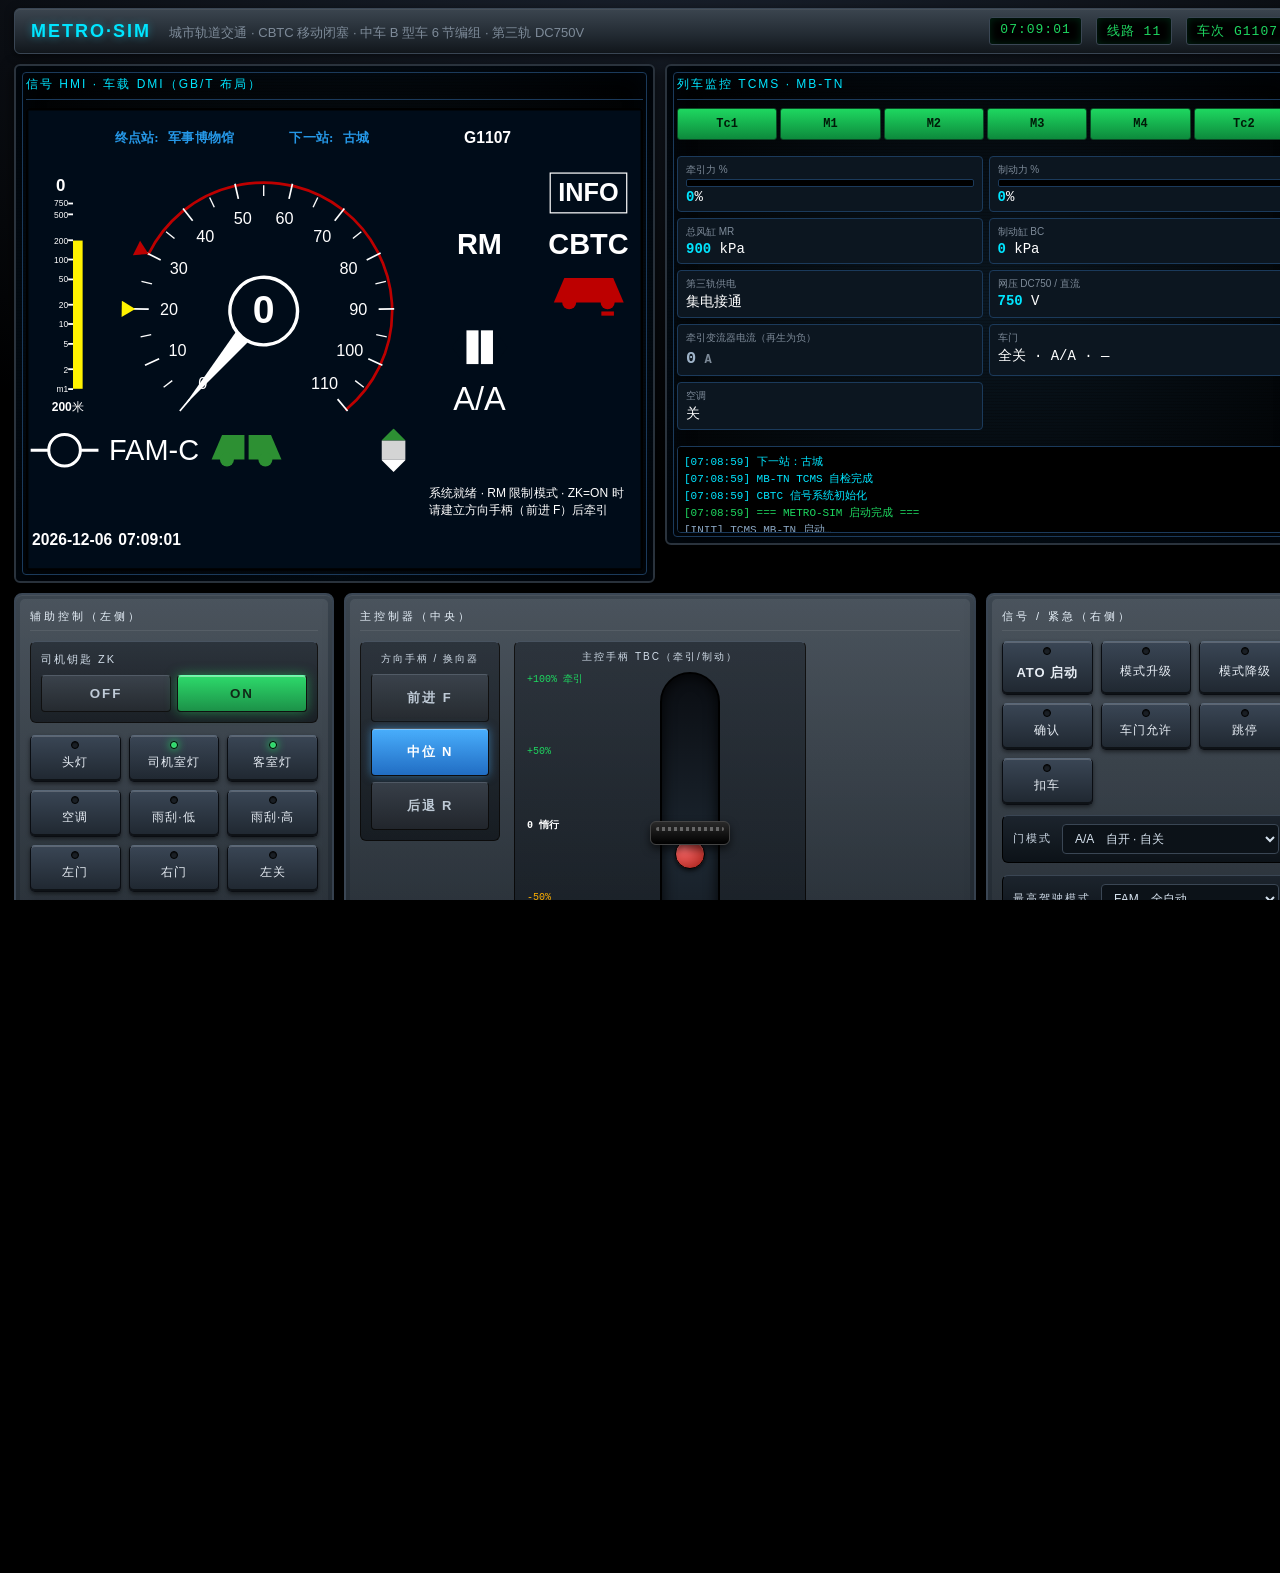
==== index.html @ 6b0a67ae "Add metro simulator frontend and systems Initial project import: add UI, styles and JavaScript modul" ====
<!DOCTYPE html>
<html lang="zh-CN">
<head>
<meta charset="UTF-8">
<meta name="viewport" content="width=1280">
<title>中国地铁列车驾驶模拟器 · 交控科技 CBTC + 中国中车 B 型车</title>
<link rel="stylesheet" href="style.css">
</head>
<body>

<!-- 顶部状态栏 -->
<header class="top-bar">
  <div class="brand">
    <span class="logo">METRO·SIM</span>
    <span class="line">城市轨道交通 · CBTC 移动闭塞 · 中车 B 型车 6 节编组 · 第三轨 DC750V</span>
  </div>
  <div class="clock">
    <span id="systemTime">00:00:00</span>
    <span id="lineId">线路 11</span>
    <span id="trainId">车次 G1107</span>
  </div>
</header>

<!-- ============== 屏幕部分 ============== -->
<section class="screens" id="cabScreens">

  <!-- 左：国标 DMI — HTML 与 project/vobc-hmi 同源，副本置于 vobc-dmi/index.html -->
  <div class="screen mmi" id="mmi">
    <div class="screen-title">信号 HMI · 车载 DMI（GB/T 布局）</div>
    <div class="mmi-dmi-slot">
      <iframe class="mmi-vobc" id="mmi-vobc" title="车载信号人机界面" src="vobc-dmi/index.html?embed=1"></iframe>
    </div>
  </div>

  <!-- 右：TCMS 列车监控（中车 MB-TN 系列风格） -->
  <div class="screen tcms" id="tcms">
    <div class="screen-title">列车监控 TCMS · MB-TN</div>
    <div class="tcms-pane">
      <div class="train-cars">
      <!-- 6 节编组 Tc-M-M-M-M-Tc -->
      <div class="car" data-car="1">Tc1</div>
      <div class="car" data-car="2">M1</div>
      <div class="car" data-car="3">M2</div>
      <div class="car" data-car="4">M3</div>
      <div class="car" data-car="5">M4</div>
      <div class="car" data-car="6">Tc2</div>
    </div>
    <div class="tcms-grid">
      <div class="tcms-cell">
        <div class="lab">牵引力 %</div>
        <div class="bar"><span id="trBar"></span></div>
        <div class="num"><b id="trPct">0</b>%</div>
      </div>
      <div class="tcms-cell">
        <div class="lab">制动力 %</div>
        <div class="bar"><span id="bkBar" class="bk"></span></div>
        <div class="num"><b id="bkPct">0</b>%</div>
      </div>
      <div class="tcms-cell">
        <div class="lab">总风缸 MR</div>
        <div class="num"><b id="mrPress">900</b> kPa</div>
      </div>
      <div class="tcms-cell">
        <div class="lab">制动缸 BC</div>
        <div class="num"><b id="bcPress">0</b> kPa</div>
      </div>
      <div class="tcms-cell">
        <div class="lab">第三轨供电</div>
        <div class="num" id="thirdRailState">集电接通</div>
      </div>
      <div class="tcms-cell">
        <div class="lab">网压 DC750 / 直流</div>
        <div class="num"><b id="lineV">750</b> V</div>
      </div>
      <div class="tcms-cell tcms-motor-i">
        <div class="lab">牵引变流器电流（再生为负）</div>
        <div class="num motor-i-wrap neutral" id="motorCurrentWrap"><b id="motorCurrentA">0</b><span class="motor-i-unit"> A</span></div>
      </div>
      <div class="tcms-cell">
        <div class="lab">车门</div>
        <div class="num" id="doorState">右关</div>
      </div>
      <div class="tcms-cell">
        <div class="lab">空调</div>
        <div class="num" id="acState">关</div>
      </div>
    </div>
    <div class="tcms-log" id="tcmsLog">
      <div>[INIT] TCMS MB-TN 启动…</div>
    </div>
    </div><!-- .tcms-pane -->
  </div>
</section>

<!-- ============== 控制部分 ============== -->
<section class="console">

  <!-- 左控制区：辅助 -->
  <div class="panel left-panel">
    <div class="panel-title">辅助控制（左侧）</div>

    <div class="key-switch">
      <div class="ks-label">司机钥匙 ZK</div>
      <div class="ks-track">
        <button class="ks-btn" data-key="off">OFF</button>
        <button class="ks-btn active" data-key="on">ON</button>
      </div>
    </div>

    <div class="btn-grid">
      <button class="op-btn" id="btnHeadlight"><i class="led"></i><span>头灯</span></button>
      <button class="op-btn" id="btnCabinLight"><i class="led"></i><span>司机室灯</span></button>
      <button class="op-btn" id="btnSalonLight"><i class="led"></i><span>客室灯</span></button>
      <button class="op-btn" id="btnAC"><i class="led"></i><span>空调</span></button>
      <button class="op-btn" id="btnWiperL"><i class="led"></i><span>雨刮·低</span></button>
      <button class="op-btn" id="btnWiperH"><i class="led"></i><span>雨刮·高</span></button>
      <button class="op-btn" id="btnDoorLeft"><i class="led"></i><span>左门</span></button>
      <button class="op-btn" id="btnDoorRight"><i class="led"></i><span>右门</span></button>
      <button class="op-btn" id="btnDoorCloseLeft"><i class="led"></i><span>左关</span></button>
      <button class="op-btn" id="btnDoorCloseRight"><i class="led"></i><span>右关</span></button>
      <button class="op-btn" id="btnHorn"><i class="led"></i><span>鸣笛</span></button>
    </div>

  </div>

  <!-- 中控制区：主控手柄 + 方向手柄 -->
  <div class="panel center-panel">
    <div class="panel-title">主控制器（中央）</div>

    <div class="levers">
      <!-- 方向手柄 -->
      <div class="lever-col">
        <div class="lever-label">方向手柄 / 换向器</div>
        <div class="dir-lever" id="dirLever">
          <button class="dir-pos" data-dir="F">前进 F</button>
          <button class="dir-pos active" data-dir="N">中位 N</button>
          <button class="dir-pos" data-dir="R">后退 R</button>
        </div>
      </div>

      <!-- 主控手柄（牵引-0-常用-快速制动） -->
      <div class="lever-col main-lever-col">
        <div class="lever-label">主控手柄 TBC（牵引/制动）</div>
        <div class="main-lever-wrap">
          <div class="lever-scale">
            <span class="s-tr-max">+100% 牵引</span>
            <span class="s-tr">+50%</span>
            <span class="s-zero">0 惰行</span>
            <span class="s-bk">-50%</span>
            <span class="s-bk-max">-100% 常用制动</span>
            <span class="s-eb">EB 快速制动</span>
          </div>
          <div class="lever-track" id="leverTrack">
            <div class="lever-handle" id="leverHandle">
              <div class="grip"></div>
              <div class="ball"></div>
            </div>
            <div class="zero-line"></div>
            <div class="eb-line"></div>
          </div>
        </div>
        <div class="lever-readout">
          手柄位 <b id="leverPos">0</b>% · <span id="leverState">惰行</span>
        </div>
      </div>

    </div>
  </div>

  <!-- 右控制区：信号系统按钮 + 紧急 -->
  <div class="panel right-panel">
    <div class="panel-title">信号 / 紧急（右侧）</div>

    <div class="btn-grid">
      <button
        type="button"
        class="op-btn big"
        id="btnATO"
        title="AM/FAM：允许启动时小灯亮；ATO 驾驶中灯熄灭。A/A 满足条件可自动投入"
      ><i class="led"></i><span>ATO 启动</span></button>
      <button class="op-btn" id="btnModeUp"><i class="led"></i><span>模式升级</span></button>
      <button class="op-btn" id="btnModeDown"><i class="led"></i><span>模式降级</span></button>
      <button class="op-btn" id="btnConfirm"><i class="led"></i><span>确认</span></button>
      <button class="op-btn" id="btnDoorEnable" title="人工：允许两侧车门。ATP 停准释放仅允许线路规定的站台侧"><i class="led"></i><span>车门允许</span></button>
      <button class="op-btn" id="btnSkip"><i class="led"></i><span>跳停</span></button>
      <button class="op-btn" id="btnHold"><i class="led"></i><span>扣车</span></button>
    </div>

    <div class="door-mode-row">
      <label class="door-mode-label" for="doorModeSelect">门模式</label>
      <select id="doorModeSelect" class="door-mode-select" title="AM/FAM 停站开门/关门自动化">
        <option value="MM">M/M　手开 · 手关</option>
        <option value="AM">A/M　自开 · 手关</option>
        <option value="AA" selected>A/A　自开 · 自关</option>
      </select>
    </div>

    <div class="door-mode-row">
      <label class="door-mode-label" for="maxAuthModeSelect">最高驾驶模式</label>
      <select id="maxAuthModeSelect" class="door-mode-select" title="国标 DMI 5 区：授权/线路允许达到的最高模式（非当前模式）；点式时 FAM 以 AM-I 表示">
        <option value="RM">RM　限制人工</option>
        <option value="CM">CM　ATP 防护人工</option>
        <option value="AM">AM　自动驾驶</option>
        <option value="FAM" selected>FAM　全自动</option>
      </select>
    </div>

    <button class="emergency-btn" id="emergencyBtn">
      <span>紧急</span>
      <span>制动</span>
      <span>EB</span>
    </button>

    <div class="hint">
      Q / E：模式 ↑↓ &nbsp; W / S：手柄 ±（弹窗打开时不响应）<br>
      Enter：ATO &nbsp; Esc：紧急 · 手柄可拖拽 / 触摸屏
    </div>
  </div>
</section>

<!-- ATS 线路示意（置于控制台下方，宽屏铺开） -->
<section class="ats-below-console">
  <div class="screen track" id="track">
    <div class="screen-title">信号监视 · ATS 线路示意</div>
    <div class="track-wrap">
      <svg id="trackSvg" viewBox="0 0 1100 220" preserveAspectRatio="none">
        <line x1="40" y1="120" x2="1060" y2="120" class="rail"/>
        <line x1="40" y1="135" x2="1060" y2="135" class="rail"/>
        <g id="trackElems"></g>
        <g id="trainMarker">
          <rect x="-30" y="105" width="60" height="40" rx="4" class="train-body"/>
          <rect x="-26" y="110" width="10" height="10" class="train-window"/>
          <rect x="-12" y="110" width="10" height="10" class="train-window"/>
          <rect x="2" y="110" width="10" height="10" class="train-window"/>
          <rect x="16" y="110" width="10" height="10" class="train-window"/>
          <text x="0" y="100" text-anchor="middle" class="train-label">G1107</text>
        </g>
      </svg>
    </div>
    <div class="track-info">
      <div class="ti-cell"><span>已运行</span><b id="totalDist">0</b> m</div>
      <div class="ti-cell"><span>位置</span><b id="absPos">0</b> m</div>
      <div class="ti-cell"><span>ATP 等级</span><b id="atpLevel">CBTC L2</b></div>
      <div class="ti-cell"><span>移动授权</span><b id="moveAuth">--</b></div>
    </div>
  </div>
</section>

<!-- 帮助 -->
<footer class="bottom-bar">
  <div>© 模拟器 · 参考 GB/T 7928、T/CAMET 04003、IEEE 1474、IEC 62267 / 不用于实际培训</div>
  <div>
    <button id="btnReset">重置</button>
    <button id="btnHelp">说明</button>
  </div>
</footer>

<!-- 帮助弹窗 -->
<div class="modal" id="helpModal" hidden>
  <div class="modal-box">
    <h2>操作说明</h2>
    <ol>
      <li><b>钥匙 ZK</b>：先把钥匙打到 ON 激活司机室。</li>
      <li><b>方向手柄</b>：上电后默认中位「N」。正向运行选「前进 F」；「后退 R」用于 RM/调试等限速后退（ATO 仅允许 F）。停稳后方可换向。</li>
      <li><b>门关好联锁</b>：任一侧车门开启时牵引被切除，体感上更像实车。</li>
      <li><b>驾驶室钥匙 ZK=OFF</b>：驾驶台与高亮会变暗（表示未占用/休眠）。环境声需点击操作台后以浏览器策略解禁音频。</li>
      <li><b>模式</b>：默认 <b>RM</b>（限制人工，最高 25 km/h）。按「模式升级」依次进入 <b>CM</b>（ATP 防护人工）→ <b>AM</b>（ATO 自动）→ <b>FAM</b>（全自动）。</li>
      <li><b>主控手柄</b>：拖动 / 用 <kbd>W</kbd><kbd>S</kbd>。上为牵引、下为常用制动、最底为快速制动 (EB)。</li>
      <li><b>ATO 与「允许启动」</b>（AM/FAM）：<b>ATO 启动</b>上的小圆灯仅在<strong>允许启动</strong>（可发车）时常亮；<strong>ATO 驾驶过程中灯熄灭</strong>。<b>M/M、A/M</b> 进站后 ATO 退出，乘降结束且灯再次亮起后须再按按钮；<b>A/A</b> 条件满足时可由系统自动投入。</li>
      <li><b>车门允许</b>：<b>ATP</b> 在 AM/FAM 停准后仅给出当前站 <strong>站台侧</strong>门允许（与线路数据一致），只能开该侧；按下 <b>车门允许</b> 为<strong>人工允许两侧</strong>（CM/调试等），可与 ATP 允许并存。</li>
      <li><b>ATO 模式</b>：输出为牵引/常用制动指令，经车体响应与阻力积分得到位置速度。<strong>停准</strong>后 ATP 按门模式给出站台侧门允许/自动开该侧门。</li>
      <li><b>门模式</b>（右侧下拉，仅 AM/FAM 自动停站时生效）：停准后 ATP 仅<strong>站台侧</strong>门允许；<b>M/M</b> 须司机开该侧；<b>A/M</b> 自动开该侧；<b>A/A</b> 自动开/关该侧并联站离站。</li>
      <li><b>最高驾驶模式</b>：决定左侧 DMI <strong>5 区</strong>显示的授权上限（FAM / AM / CM / RM）；与「模式升级」选的<strong>当前驾驶模式</strong>（13 区）不同。CBTC 下 FAM 显示为 FAM-C，点式 ITC 下 FAM 以 AM-I 表示。<strong>模式升级</strong>不得超过此上限（例如上限为 CM 时无法升到 AM/FAM）。</li>
      <li><b>EB</b>：超速、紧急按钮、车门未关均会触发紧急制动；停稳后归零方可缓解。</li>
    </ol>
    <h3>系统级别 / 模式</h3>
    <p>RM 限制人工 ≤25 km/h ｜ CM 防护人工（ATP 监督） ｜ AM 自动驾驶 ｜ FAM 全自动 ｜ URM 非限制人工（仅段内） </p>
    <button id="closeHelp">关闭</button>
  </div>
</div>

<script type="module" src="js/main.js"></script>
</body>
</html>
---- style.css ----
/* ============== 基础 ============== */
:root{
  --bg:#0b1014;
  --panel:#161c22;
  --panel2:#1c242c;
  --line:#2a333d;
  --line2:#3a4654;
  --txt:#d6e2ee;
  --dim:#7d8a98;
  --green:#1ed760;
  --green-d:#0d8a3c;
  --amber:#ffb000;
  --red:#ff3b30;
  --red-d:#9f1c14;
  --blue:#3da9fc;
  --cyan:#00e5ff;
  --white:#f5f8fb;
  --metal:linear-gradient(180deg,#3b454f 0%,#222a32 60%,#11161b 100%);
  --metal2:linear-gradient(180deg,#252d36 0%,#161c22 100%);
  --shine:linear-gradient(180deg,rgba(255,255,255,.08),rgba(255,255,255,0));
}

*{box-sizing:border-box;margin:0;padding:0}
html,body{
  background:#000;
  color:var(--txt);
  font-family: "PingFang SC","Microsoft YaHei",-apple-system,BlinkMacSystemFont,
    "Helvetica Neue",Arial,sans-serif;
  height:100%;
  overflow-x:auto;
  user-select:none;
}
body{
  background:
    radial-gradient(1200px 600px at 50% -10%,#1b2330 0%,#0a0d12 60%,#000 100%),
    var(--bg);
  min-width:1320px;
  padding:8px 14px 14px;
}
body.cab-off .console{
  opacity:0.5;
  filter:brightness(0.55) saturate(0.82);
}
body.cab-off .screens{
  opacity:0.78;
  filter:brightness(0.88);
}
body.cab-off .ats-below-console{
  opacity:0.78;
  filter:brightness(0.88);
}

/* ============== 顶部栏 ============== */
.top-bar{
  display:flex;justify-content:space-between;align-items:center;
  background:var(--metal);
  border:1px solid var(--line2);
  border-radius:6px;
  padding:8px 16px;
  box-shadow:inset 0 1px 0 rgba(255,255,255,.06), 0 2px 8px rgba(0,0,0,.6);
  margin-bottom:10px;
}
.top-bar .logo{
  font-weight:900;letter-spacing:2px;color:var(--cyan);
  font-size:18px;margin-right:14px;
  text-shadow:0 0 8px rgba(0,229,255,.4);
}
.top-bar .line{font-size:13px;color:var(--dim)}
.clock{display:flex;gap:14px;font-family:"Menlo","Consolas",monospace}
.clock span{
  background:#000;border:1px solid var(--line2);
  padding:4px 10px;border-radius:3px;color:var(--green);
  font-size:13px;letter-spacing:1px;
  box-shadow:inset 0 0 8px rgba(0,255,128,.15);
}

/* ============== 屏幕区 ============== */
.screens{
  display:grid;
  grid-template-columns:minmax(360px,1fr) minmax(360px,1fr);
  gap:10px;
  margin-bottom:10px;
  will-change:transform;
  transition:transform .05s linear;
}
.screen{
  background:#000;
  border:2px solid #2a333d;
  border-radius:6px;
  padding:10px;
  position:relative;
  box-shadow:inset 0 0 30px rgba(0,40,80,.25), 0 4px 14px rgba(0,0,0,.7);
  min-height:430px;
}
/* 右屏整体 4:3；左屏标题 + 下方槽位单独 4:3，保证 iframe 视口与 1024×768 同比例、DMI 可完整 contain */
#tcms.screen{
  align-self:start;
  width:100%;
  aspect-ratio:4/3;
  min-height:0;
  display:flex;
  flex-direction:column;
}
#mmi.screen{
  align-self:start;
  width:100%;
  min-height:0;
  display:flex;
  flex-direction:column;
}
.screen::before{
  content:"";position:absolute;inset:6px;border:1px solid #1b3a5b;border-radius:4px;
  pointer-events:none;
}
.screen-title{
  font-size:12px;color:var(--cyan);letter-spacing:2px;
  border-bottom:1px solid #1b3a5b;padding-bottom:6px;margin-bottom:8px;
  text-transform:uppercase;
}

/* ===== MMI（信号 HMI） ===== */
.mmi-row{display:flex;gap:6px;margin-bottom:8px}
.mmi-cell{
  flex:1;background:#0c1620;border:1px solid #1b3a5b;border-radius:4px;
  padding:6px 8px;text-align:center;
}
.mmi-cell .label{font-size:10px;color:var(--dim);letter-spacing:1px}
.mmi-cell .value{font-size:18px;font-weight:800;color:var(--green);
  font-family:"Menlo","Consolas",monospace;letter-spacing:2px}
#modeValue.RM{color:var(--amber)}
#modeValue.CM{color:var(--green)}
#modeValue.AM{color:var(--cyan)}
#modeValue.FAM{color:#fff}
#modeValue.URM{color:#bbb}
#modeValue.IS{color:#888}

/* 内嵌 vobc-dmi：槽位严格 4:3，iframe 铺满槽位 → 嵌入页按 min 缩放可无裁切占满 */
#mmi .mmi-dmi-slot{
  position:relative;
  width:100%;
  aspect-ratio:4/3;
  flex:0 0 auto;
  border-radius:4px;
  overflow:hidden;
  background:rgb(0,12,25);
}
#mmi .mmi-vobc{
  position:absolute;
  inset:0;
  width:100%;
  height:100%;
  border:0;
  display:block;
  background:#000;
}
#tcms .tcms-pane{
  flex:1 1 0;
  min-height:0;
  overflow:auto;
  display:flex;
  flex-direction:column;
  gap:8px;
}
#tcms .tcms-log{
  flex:1 1 auto;
  min-height:64px;
}

.speedo-wrap{
  position:relative;width:100%;aspect-ratio:1;
  margin:6px auto;
  max-width:280px;
}
.speedo{width:100%;height:100%}
.ring-bg{fill:none;stroke:#0e1a26;stroke-width:18}
.ring-limit{fill:none;stroke:var(--red);stroke-width:18;opacity:.85;
  filter:drop-shadow(0 0 6px var(--red))}
.ring-target{fill:none;stroke:var(--green);stroke-width:10;opacity:.95;
  filter:drop-shadow(0 0 4px var(--green))}
.ring-actual{fill:none;stroke:#fff;stroke-width:6}
#ticks line{stroke:#456;stroke-width:1.5}
#ticks text{fill:#7c95ad;font-size:10px;font-family:"Menlo",monospace}

.speedo-center{
  position:absolute;left:50%;top:50%;transform:translate(-50%,-50%);
  text-align:center;
}
.speedo-center .speed-num{
  font-size:64px;font-weight:900;color:#fff;
  font-family:"Menlo","Consolas",monospace;line-height:1;
  text-shadow:0 0 20px rgba(0,229,255,.5);
}
.speedo-center .speed-unit{color:var(--dim);font-size:12px;margin-top:4px}

.speedo-sub{
  position:absolute;left:0;right:0;bottom:8px;
  display:flex;justify-content:space-around;
  font-family:"Menlo",monospace;font-size:13px;
}
.speedo-sub span{color:var(--dim);margin-right:4px;font-size:10px}
.speedo-sub b{font-weight:800}
.speedo-sub div:nth-child(1) b{color:var(--red)}
.speedo-sub div:nth-child(2) b{color:var(--green)}
.speedo-sub div:nth-child(3) b{color:var(--amber)}

.dist-bar{margin-top:6px;background:#0c1620;border:1px solid #1b3a5b;
  border-radius:4px;padding:6px}
.dist-label{font-size:11px;color:#8aa6c2;margin-bottom:4px}
.dist-label b{color:var(--cyan);font-size:14px;font-family:"Menlo",monospace}
.dist-track{height:14px;background:#000;border:1px solid #1b3a5b;
  border-radius:2px;position:relative;overflow:hidden}
.dist-fill{
  height:100%;width:0;background:linear-gradient(90deg,var(--green),var(--amber));
  transition:width .2s linear;
}
.dist-marker{
  position:absolute;top:-3px;color:var(--cyan);font-size:14px;
  transform:translateX(-50%);
}
.dist-foot{display:flex;justify-content:space-between;font-size:11px;
  color:var(--dim);margin-top:4px}
.dist-foot b{color:#fff}

.mmi-lamps{
  display:grid;grid-template-columns:repeat(4,1fr);gap:4px;margin-top:8px;
}
.lamp{
  background:#0c1620;border:1px solid #1b3a5b;border-radius:3px;
  font-size:10px;padding:5px 4px;text-align:center;color:var(--dim);
  display:flex;align-items:center;justify-content:center;gap:4px;
}
.lamp i{
  width:8px;height:8px;border-radius:50%;background:#222;
  border:1px solid #000;display:inline-block;
}
.lamp.on{color:#fff}
.lamp.on i{background:var(--green);box-shadow:0 0 6px var(--green)}
.lamp.warn.on i{background:var(--amber);box-shadow:0 0 6px var(--amber)}
.lamp.alarm.on i{background:var(--red);box-shadow:0 0 6px var(--red)}

.mmi-msg{
  margin-top:6px;background:#0c1620;border:1px solid #1b3a5b;border-radius:4px;
  padding:6px;font-size:12px;color:var(--amber);
  font-family:"Menlo",monospace;min-height:30px;
}
.mmi-msg.alarm{color:var(--red);border-color:var(--red)}
.mmi-msg.ok{color:var(--green);border-color:var(--green-d)}

/* ===== 中：线路图 ===== */
.track-wrap{
  background:#06121e;border:1px solid #1b3a5b;border-radius:4px;
  height:250px;overflow:hidden;
}
.track-wrap svg{width:100%;height:100%}
.rail{stroke:#5a6b7c;stroke-width:2}
.station-rect{fill:#1b3a5b;stroke:#3da9fc;stroke-width:1}
.station-text{fill:#cfe5ff;font-size:11px;font-family:"PingFang SC";text-anchor:middle}
.signal-mast{stroke:#777;stroke-width:1.5}
.signal-light{stroke:#000;stroke-width:.5}
.balise{fill:#ffb000;stroke:#000;stroke-width:.5}
.speed-zone{fill:rgba(255,180,0,.12);stroke:#ffb000;stroke-dasharray:3,3}
.speed-zone-text{fill:#ffd770;font-size:9px;font-family:"Menlo",monospace}
.train-body{fill:#1ed760;stroke:#0d8a3c;stroke-width:1.5}
.train-window{fill:#001a08}
.train-label{fill:#fff;font-size:9px;font-family:"Menlo",monospace;font-weight:bold}

/* ===== 控制台下方的 ATS 全宽条 ===== */
.ats-below-console{
  margin-bottom:10px;
}
.ats-below-console .screen.track{
  min-height:0;
  width:100%;
}
.ats-below-console .track-wrap{
  height:220px;
}

.track-info{
  display:grid;grid-template-columns:repeat(4,1fr);gap:6px;margin-top:8px;
}
.ti-cell{
  background:#0c1620;border:1px solid #1b3a5b;border-radius:4px;
  padding:6px 8px;text-align:center;
}
.ti-cell span{display:block;font-size:10px;color:var(--dim)}
.ti-cell b{display:block;font-size:14px;color:var(--cyan);
  font-family:"Menlo",monospace;margin-top:2px}

/* ===== TCMS ===== */
.train-cars{
  display:grid;grid-template-columns:repeat(6,1fr);gap:3px;margin-bottom:8px;
}
.car{
  background:linear-gradient(180deg,#1ed760,#0d8a3c);
  color:#001a08;font-weight:900;font-size:12px;text-align:center;
  padding:8px 0;border-radius:3px;
  border:1px solid #0a4a25;
  font-family:"Menlo",monospace;
}
.car.fault{background:linear-gradient(180deg,#ff3b30,#9f1c14);color:#fff}

.tcms-grid{
  display:grid;grid-template-columns:1fr 1fr;gap:6px;margin-bottom:8px;
}
.tcms-cell{
  background:#0c1620;border:1px solid #1b3a5b;border-radius:4px;
  padding:6px 8px;
}
.tcms-cell .lab{font-size:10px;color:var(--dim);margin-bottom:2px}
.tcms-cell .num{font-family:"Menlo",monospace;color:#fff;font-size:14px}
.tcms-cell .num b{color:var(--cyan);font-weight:800}
.tcms-cell .bar{
  height:8px;background:#000;border:1px solid #1b3a5b;border-radius:2px;
  overflow:hidden;margin-bottom:2px;
}
.tcms-cell .bar span{display:block;height:100%;width:0;background:var(--green);
  transition:width .15s linear}
.tcms-cell .bar span.bk{background:var(--amber)}

.motor-i-wrap{bottom: auto}
.tcms-cell .num.motor-i-wrap{font-size:17px;line-height:1.2;padding-top:2px}
.motor-i-wrap .motor-i-unit{font-size:12px;color:var(--dim);font-weight:600;margin-left:1px}
.motor-i-wrap.traction b{color:var(--green);text-shadow:0 0 6px rgba(30,215,96,.35)}
.motor-i-wrap.regen b{color:#5eb3ff;text-shadow:0 0 6px rgba(94,179,255,.4)}
.motor-i-wrap.neutral b{color:#9fb4c9}

.tcms-log{
  background:#000;border:1px solid #1b3a5b;border-radius:4px;
  font-family:"Menlo",monospace;font-size:11px;color:#8aa6c2;
  padding:6px;height:88px;overflow-y:auto;
}
.tcms-log div{padding:1px 0}
.tcms-log .err{color:var(--red)}
.tcms-log .ok{color:var(--green)}
.tcms-log .info{color:var(--cyan)}

/* ============== 控制台 ============== */
.console{
  display:grid;
  grid-template-columns: 320px 1fr 320px;
  gap:10px;
  margin-bottom:10px;
}
.panel{
  background:var(--metal);
  border:2px solid var(--line2);
  border-radius:8px;
  padding:14px;
  box-shadow:
    inset 0 1px 0 rgba(255,255,255,.07),
    inset 0 -2px 0 rgba(0,0,0,.5),
    0 4px 18px rgba(0,0,0,.7);
  position:relative;
}
.panel::before{
  content:"";position:absolute;inset:4px;border-radius:5px;
  background:var(--shine);pointer-events:none;
}
.panel-title{
  font-size:11px;letter-spacing:3px;color:#e6f0fa;
  text-transform:uppercase;margin-bottom:10px;
  border-bottom:1px solid rgba(255,255,255,.08);
  padding-bottom:6px;
}

/* ===== 按钮通用 ===== */
.btn-grid{display:grid;grid-template-columns:repeat(3,1fr);gap:8px}
.op-btn{
  position:relative;
  background:linear-gradient(180deg,#3a4655 0%,#1f2730 100%);
  border:1px solid #0a0d12;
  border-top-color:#5a6878;
  color:#e8eef5;
  padding:14px 6px 10px;
  border-radius:5px;
  cursor:pointer;
  font-size:12px;
  letter-spacing:1px;
  text-align:center;
  box-shadow:
    inset 0 1px 0 rgba(255,255,255,.18),
    inset 0 -2px 0 rgba(0,0,0,.55),
    0 2px 4px rgba(0,0,0,.5);
  transition:transform .05s, box-shadow .05s;
}
.op-btn:hover{filter:brightness(1.1)}
.op-btn:active,.op-btn.held{
  transform:translateY(2px);
  box-shadow:
    inset 0 2px 5px rgba(0,0,0,.6),
    inset 0 -1px 0 rgba(255,255,255,.05);
}
.op-btn .led{
  position:absolute;left:50%;top:5px;transform:translateX(-50%);
  width:8px;height:8px;border-radius:50%;background:#1a1f25;
  border:1px solid #000;
  box-shadow:inset 0 1px 1px rgba(0,0,0,.6);
}
.op-btn.on .led{
  background:var(--green);
  box-shadow:0 0 8px var(--green),inset 0 0 3px rgba(255,255,255,.4);
}
.op-btn.warn.on .led{background:var(--amber);box-shadow:0 0 8px var(--amber)}
.op-btn.alarm.on .led{background:var(--red);box-shadow:0 0 8px var(--red)}
.op-btn span{display:block;margin-top:4px}
.op-btn.big{padding:18px 6px 12px;font-size:13px;font-weight:800}

/* ATO：仅「允许启动」时点亮 LED；投入驾驶 (.on) 时灯熄灭（不占通用 .on 绿灯） */
.op-btn#btnATO.ready .led{
  background:var(--green);
  box-shadow:0 0 8px var(--green), inset 0 0 3px rgba(255,255,255,.4);
}
#btnATO.on .led{
  background:#1a1f25;
  border:1px solid #000;
  box-shadow:inset 0 1px 1px rgba(0,0,0,.6);
}

.door-mode-row{
  margin:10px 0 12px;
  display:flex;align-items:center;gap:10px;
  background:linear-gradient(180deg,#1c242d,#0c1218);
  border:1px solid #000;border-top-color:#3a4654;
  border-radius:6px;padding:8px 10px;position:relative;z-index:1;
}
.door-mode-label{
  font-size:11px;color:#cdd9e6;letter-spacing:2px;white-space:nowrap;
}
.door-mode-select{
  flex:1;min-width:0;
  background:#0c1218;color:var(--txt);
  border:1px solid var(--line2);border-radius:4px;
  padding:6px 8px;font-size:12px;cursor:pointer;
}
.door-mode-select:focus{outline:1px solid var(--cyan);outline-offset:1px}

/* ===== 钥匙开关 ===== */
.key-switch{
  margin-bottom:12px;
  background:linear-gradient(180deg,#1c242d,#0c1218);
  border:1px solid #000;border-top-color:#3a4654;
  border-radius:6px;padding:10px;
}
.key-switch .ks-label{
  font-size:11px;color:#cdd9e6;letter-spacing:2px;margin-bottom:8px;
}
.ks-track{display:flex;gap:6px}
.ks-btn{
  flex:1;padding:10px;
  background:linear-gradient(180deg,#2c343e,#171c22);
  color:#bbc7d4;
  border:1px solid #000;border-top-color:#454f5b;
  border-radius:4px;cursor:pointer;font-weight:700;letter-spacing:2px;
}
.ks-btn.active{
  background:linear-gradient(180deg,#1ed760,#0d8a3c);
  color:#001a08;border-top-color:#5fffaa;
  box-shadow:inset 0 1px 0 rgba(255,255,255,.4),0 0 12px rgba(30,215,96,.5);
}

/* ===== 中央：手柄 ===== */
.levers{
  display:grid;
  grid-template-columns: 140px 1fr 140px;
  gap:14px;
  align-items:start;
}
.lever-col{
  background:linear-gradient(180deg,#1c242d,#0c1218);
  border:1px solid #000;border-top-color:#3a4654;
  border-radius:6px;padding:10px;
  text-align:center;
}
.lever-label{
  font-size:10px;color:#cdd9e6;letter-spacing:2px;margin-bottom:8px;
}

/* 方向手柄 */
.dir-lever{display:flex;flex-direction:column;gap:6px}
.dir-pos{
  padding:14px 6px;
  background:linear-gradient(180deg,#2c343e,#171c22);
  color:#bbc7d4;border:1px solid #000;border-top-color:#454f5b;
  border-radius:4px;cursor:pointer;font-weight:700;
  font-size:13px;letter-spacing:2px;
}
.dir-pos.active{
  background:linear-gradient(180deg,#3da9fc,#1565c0);color:#fff;
  box-shadow:inset 0 1px 0 rgba(255,255,255,.3),0 0 10px rgba(61,169,252,.5);
}

/* 主控手柄 */
.main-lever-col{padding:8px 6px}
.main-lever-wrap{
  position:relative;display:flex;
  height:380px;justify-content:center;
  margin:0 auto;
}
.lever-scale{
  position:absolute;left:6px;top:0;bottom:0;
  display:flex;flex-direction:column;justify-content:space-between;
  font-size:10px;color:#9eb1c4;font-family:"Menlo",monospace;
  text-align:left;
}
.lever-scale span{display:block}
.lever-scale .s-tr-max{color:#1ed760}
.lever-scale .s-tr{color:#1ed760}
.lever-scale .s-zero{color:#fff;font-weight:bold}
.lever-scale .s-bk{color:#ffb000}
.lever-scale .s-bk-max{color:#ffb000}
.lever-scale .s-eb{color:#ff3b30;font-weight:bold}

.lever-track{
  position:relative;width:60px;height:100%;
  background:linear-gradient(180deg,#0a0d12,#1c2630,#0a0d12);
  border:2px solid #000;border-radius:30px;
  box-shadow:inset 0 0 14px rgba(0,0,0,.9);
  margin-left:60px;
  cursor:grab;
  touch-action:none;
}
.lever-track:active{cursor:grabbing}
.zero-line{
  position:absolute;left:-6px;right:-6px;top:calc(40% - 1px);
  height:2px;background:#fff;opacity:.6;
}
.eb-line{
  position:absolute;left:-6px;right:-6px;bottom:calc(2% - 1px);
  height:2px;background:var(--red);opacity:.7;
}
.lever-handle{
  position:absolute;left:50%;top:40%;
  transform:translate(-50%,-50%);
  width:80px;
  cursor:grab;
  z-index:5;
  touch-action:none;
}
.lever-handle .grip{
  width:80px;height:24px;border-radius:6px;
  background:linear-gradient(180deg,#2a2a2a,#000);
  border:1px solid #444;
  box-shadow:0 4px 8px rgba(0,0,0,.6);
  position:relative;
}
.lever-handle .grip::before{
  content:"";position:absolute;left:5px;right:5px;top:5px;height:4px;
  background:repeating-linear-gradient(90deg,#666 0,#666 3px,#222 3px,#222 6px);
  border-radius:2px;
}
.lever-handle .ball{
  width:30px;height:30px;border-radius:50%;
  background:radial-gradient(circle at 30% 30%,#ff6b6b,#9f1c14);
  border:1px solid #000;
  margin:-6px auto 0;
  box-shadow:0 2px 4px rgba(0,0,0,.7),inset 0 2px 0 rgba(255,255,255,.2);
}

.lever-readout{
  margin-top:8px;font-family:"Menlo",monospace;font-size:13px;
  background:#000;border:1px solid #1b3a5b;border-radius:3px;
  padding:6px;color:var(--cyan);
}
.lever-readout b{color:#fff;font-size:16px}

/* ===== 紧急按钮 ===== */
.emergency-btn{
  width:100%;margin-top:14px;
  background:radial-gradient(circle at 50% 30%,#ff6b6b,#9f1c14);
  border:3px solid #000;border-top-color:#ff8a80;
  border-radius:8px;
  font-size:18px;font-weight:900;color:#fff;
  letter-spacing:3px;line-height:1.4;
  padding:18px 6px;cursor:pointer;
  text-shadow:0 1px 2px rgba(0,0,0,.8);
  box-shadow:inset 0 2px 0 rgba(255,255,255,.3),0 4px 10px rgba(0,0,0,.7);
}
.emergency-btn:hover{filter:brightness(1.1)}
.emergency-btn span{display:block}

.hint{
  margin-top:14px;font-size:11px;color:var(--dim);
  background:#0c1218;padding:8px;border-radius:4px;border:1px solid #000;
  line-height:1.6;
}
.hint kbd{
  background:#222;border:1px solid #555;border-radius:3px;
  padding:1px 5px;font-family:"Menlo",monospace;font-size:10px;color:#fff;
  margin:0 1px;
}

/* ============== 底部 ============== */
.bottom-bar{
  display:flex;justify-content:space-between;align-items:center;
  font-size:11px;color:var(--dim);
  background:#0c1218;border:1px solid #000;border-radius:4px;
  padding:6px 12px;
}
.bottom-bar button{
  background:#2c343e;color:#fff;border:1px solid #000;border-top-color:#454f5b;
  padding:5px 12px;border-radius:3px;cursor:pointer;margin-left:6px;
  font-size:11px;
}
.bottom-bar button:hover{filter:brightness(1.2)}

/* ============== 弹窗 ============== */
.modal{
  position:fixed;inset:0;background:rgba(0,0,0,.8);z-index:99;
  display:flex;align-items:center;justify-content:center;
}
.modal[hidden]{
  display:none !important;
}
.modal-box{
  background:linear-gradient(180deg,#1f2832,#0c1218);
  border:2px solid var(--line2);border-radius:8px;
  padding:24px 28px;max-width:600px;color:#dde7f1;
  box-shadow:0 10px 40px rgba(0,0,0,.8);
}
.modal-box h2{color:var(--cyan);margin-bottom:12px;font-size:18px}
.modal-box h3{color:var(--amber);margin:14px 0 6px;font-size:14px}
.modal-box ol{margin-left:20px;line-height:1.8;font-size:13px}
.modal-box li{margin-bottom:4px}
.modal-box p{font-size:12px;color:#aebccc;line-height:1.6}
.modal-box kbd{
  background:#222;border:1px solid #555;border-radius:3px;
  padding:1px 5px;font-family:"Menlo",monospace;font-size:11px;color:#fff;
}
.modal-box button{
  margin-top:14px;padding:8px 18px;
  background:linear-gradient(180deg,#3da9fc,#1565c0);color:#fff;
  border:1px solid #000;border-radius:4px;cursor:pointer;font-weight:700;
}

/* ============== 闪烁效果 ============== */
@keyframes blink{50%{opacity:.2}}
.blink{animation:blink 1s infinite}

/* CRT 扫描线 */
.screen{
  background:
    repeating-linear-gradient(
      0deg,
      rgba(0,0,0,.18) 0,
      rgba(0,0,0,.18) 1px,
      transparent 1px,
      transparent 3px
    ),
    radial-gradient(ellipse at center,#0a1620 0%,#000 100%);
}
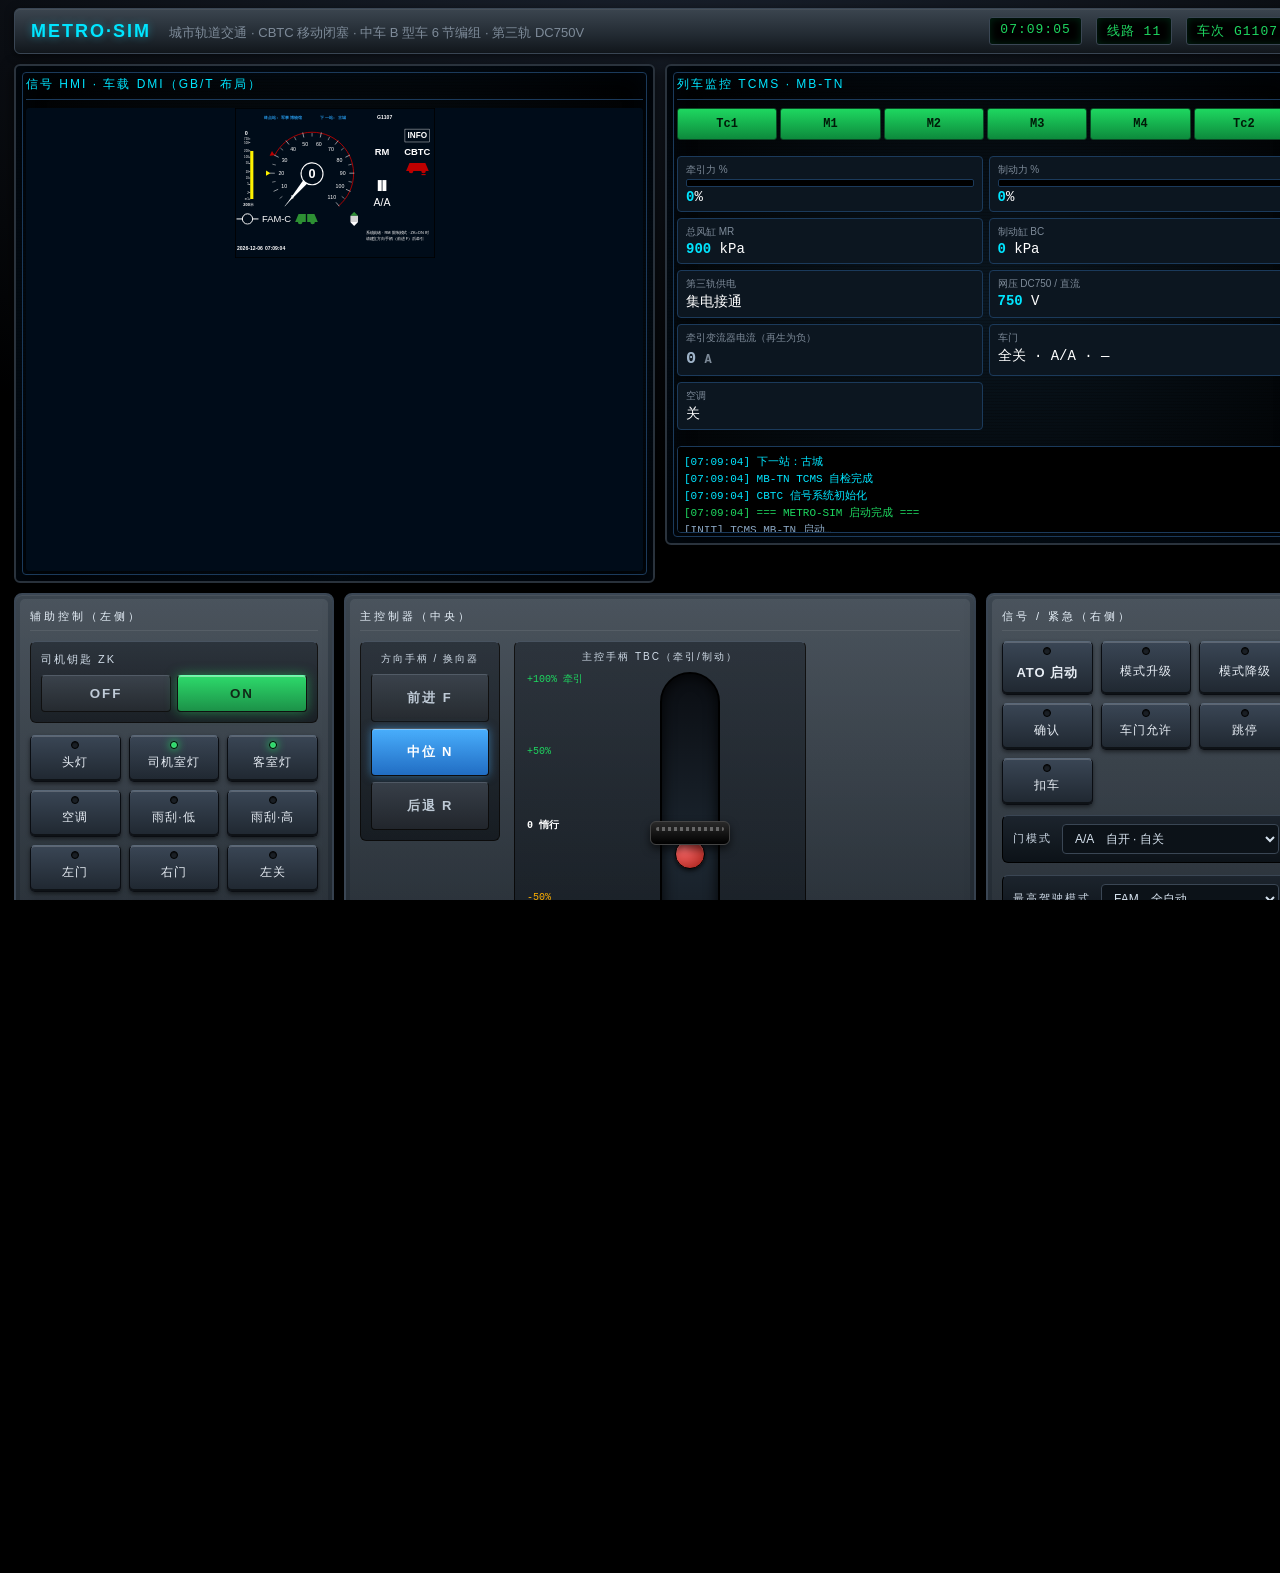
==== commit 87e3adc6: "Refine ATO/ATP station behavior and DMI hints Multiple ATO/ATP, door and DMI refinements across the " ====
--- a/index.html
+++ b/index.html
@@ -176,7 +176,7 @@
         type="button"
         class="op-btn big"
         id="btnATO"
-        title="AM/FAM：允许启动时小灯亮；ATO 驾驶中灯熄灭。A/A 满足条件可自动投入"
+        title="AM/FAM：允许启动时小灯闪烁；ATO 驾驶中灯熄灭。A/A 满足条件可自动投入"
       ><i class="led"></i><span>ATO 启动</span></button>
       <button class="op-btn" id="btnModeUp"><i class="led"></i><span>模式升级</span></button>
       <button class="op-btn" id="btnModeDown"><i class="led"></i><span>模式降级</span></button>
@@ -266,7 +266,7 @@
       <li><b>驾驶室钥匙 ZK=OFF</b>：驾驶台与高亮会变暗（表示未占用/休眠）。环境声需点击操作台后以浏览器策略解禁音频。</li>
       <li><b>模式</b>：默认 <b>RM</b>（限制人工，最高 25 km/h）。按「模式升级」依次进入 <b>CM</b>（ATP 防护人工）→ <b>AM</b>（ATO 自动）→ <b>FAM</b>（全自动）。</li>
       <li><b>主控手柄</b>：拖动 / 用 <kbd>W</kbd><kbd>S</kbd>。上为牵引、下为常用制动、最底为快速制动 (EB)。</li>
-      <li><b>ATO 与「允许启动」</b>（AM/FAM）：<b>ATO 启动</b>上的小圆灯仅在<strong>允许启动</strong>（可发车）时常亮；<strong>ATO 驾驶过程中灯熄灭</strong>。<b>M/M、A/M</b> 进站后 ATO 退出，乘降结束且灯再次亮起后须再按按钮；<b>A/A</b> 条件满足时可由系统自动投入。</li>
+      <li><b>ATO 与「允许启动」</b>（AM/FAM）：<b>ATO 启动</b>上的小圆灯仅在<strong>允许启动</strong>（可发车）时<strong>闪烁</strong>；<strong>ATO 驾驶过程中灯熄灭</strong>。<b>M/M、A/M</b> 进站后 ATO 退出，乘降结束且灯再次亮起后须再按按钮；<b>A/A</b> 条件满足时可由系统自动投入。</li>
       <li><b>车门允许</b>：<b>ATP</b> 在 AM/FAM 停准后仅给出当前站 <strong>站台侧</strong>门允许（与线路数据一致），只能开该侧；按下 <b>车门允许</b> 为<strong>人工允许两侧</strong>（CM/调试等），可与 ATP 允许并存。</li>
       <li><b>ATO 模式</b>：输出为牵引/常用制动指令，经车体响应与阻力积分得到位置速度。<strong>停准</strong>后 ATP 按门模式给出站台侧门允许/自动开该侧门。</li>
       <li><b>门模式</b>（右侧下拉，仅 AM/FAM 自动停站时生效）：停准后 ATP 仅<strong>站台侧</strong>门允许；<b>M/M</b> 须司机开该侧；<b>A/M</b> 自动开该侧；<b>A/A</b> 自动开/关该侧并联站离站。</li>
@@ -274,7 +274,7 @@
       <li><b>EB</b>：超速、紧急按钮、车门未关均会触发紧急制动；停稳后归零方可缓解。</li>
     </ol>
     <h3>系统级别 / 模式</h3>
-    <p>RM 限制人工 ≤25 km/h ｜ CM 防护人工（ATP 监督） ｜ AM 自动驾驶 ｜ FAM 全自动 ｜ URM 非限制人工（仅段内） </p>
+    <p>RM 限制人工 ≤25 km/h ｜ CM 防护人工（ATP 监督） ｜ AM 自动驾驶 ｜ FAM 全自动</p>
     <button id="closeHelp">关闭</button>
   </div>
 </div>
--- a/style.css
+++ b/style.css
@@ -131,8 +131,6 @@
 #modeValue.CM{color:var(--green)}
 #modeValue.AM{color:var(--cyan)}
 #modeValue.FAM{color:#fff}
-#modeValue.URM{color:#bbb}
-#modeValue.IS{color:#888}
 
 /* 内嵌 vobc-dmi：槽位严格 4:3，iframe 铺满槽位 → 嵌入页按 min 缩放可无裁切占满 */
 #mmi .mmi-dmi-slot{
@@ -406,12 +404,19 @@
 .op-btn span{display:block;margin-top:4px}
 .op-btn.big{padding:18px 6px 12px;font-size:13px;font-weight:800}
 
-/* ATO：仅「允许启动」时点亮 LED；投入驾驶 (.on) 时灯熄灭（不占通用 .on 绿灯） */
+/* ATO：仅「允许启动」时点亮 LED（闪烁）；投入驾驶 (.on) 时灯熄灭（不占通用 .on 绿灯） */
+@keyframes ato-ready-led{
+  0%,42%{background:var(--green);box-shadow:0 0 8px var(--green),inset 0 0 3px rgba(255,255,255,.4);}
+  58%,100%{background:#142820;border-color:#000;box-shadow:inset 0 1px 2px rgba(0,0,0,.65);}
+}
 .op-btn#btnATO.ready .led{
-  background:var(--green);
-  box-shadow:0 0 8px var(--green), inset 0 0 3px rgba(255,255,255,.4);
+  animation:ato-ready-led .85s ease-in-out infinite;
+}
+@media (prefers-reduced-motion:reduce){
+  .op-btn#btnATO.ready .led{animation:none;background:var(--green);box-shadow:0 0 8px var(--green),inset 0 0 3px rgba(255,255,255,.4);}
 }
 #btnATO.on .led{
+  animation:none;
   background:#1a1f25;
   border:1px solid #000;
   box-shadow:inset 0 1px 1px rgba(0,0,0,.6);
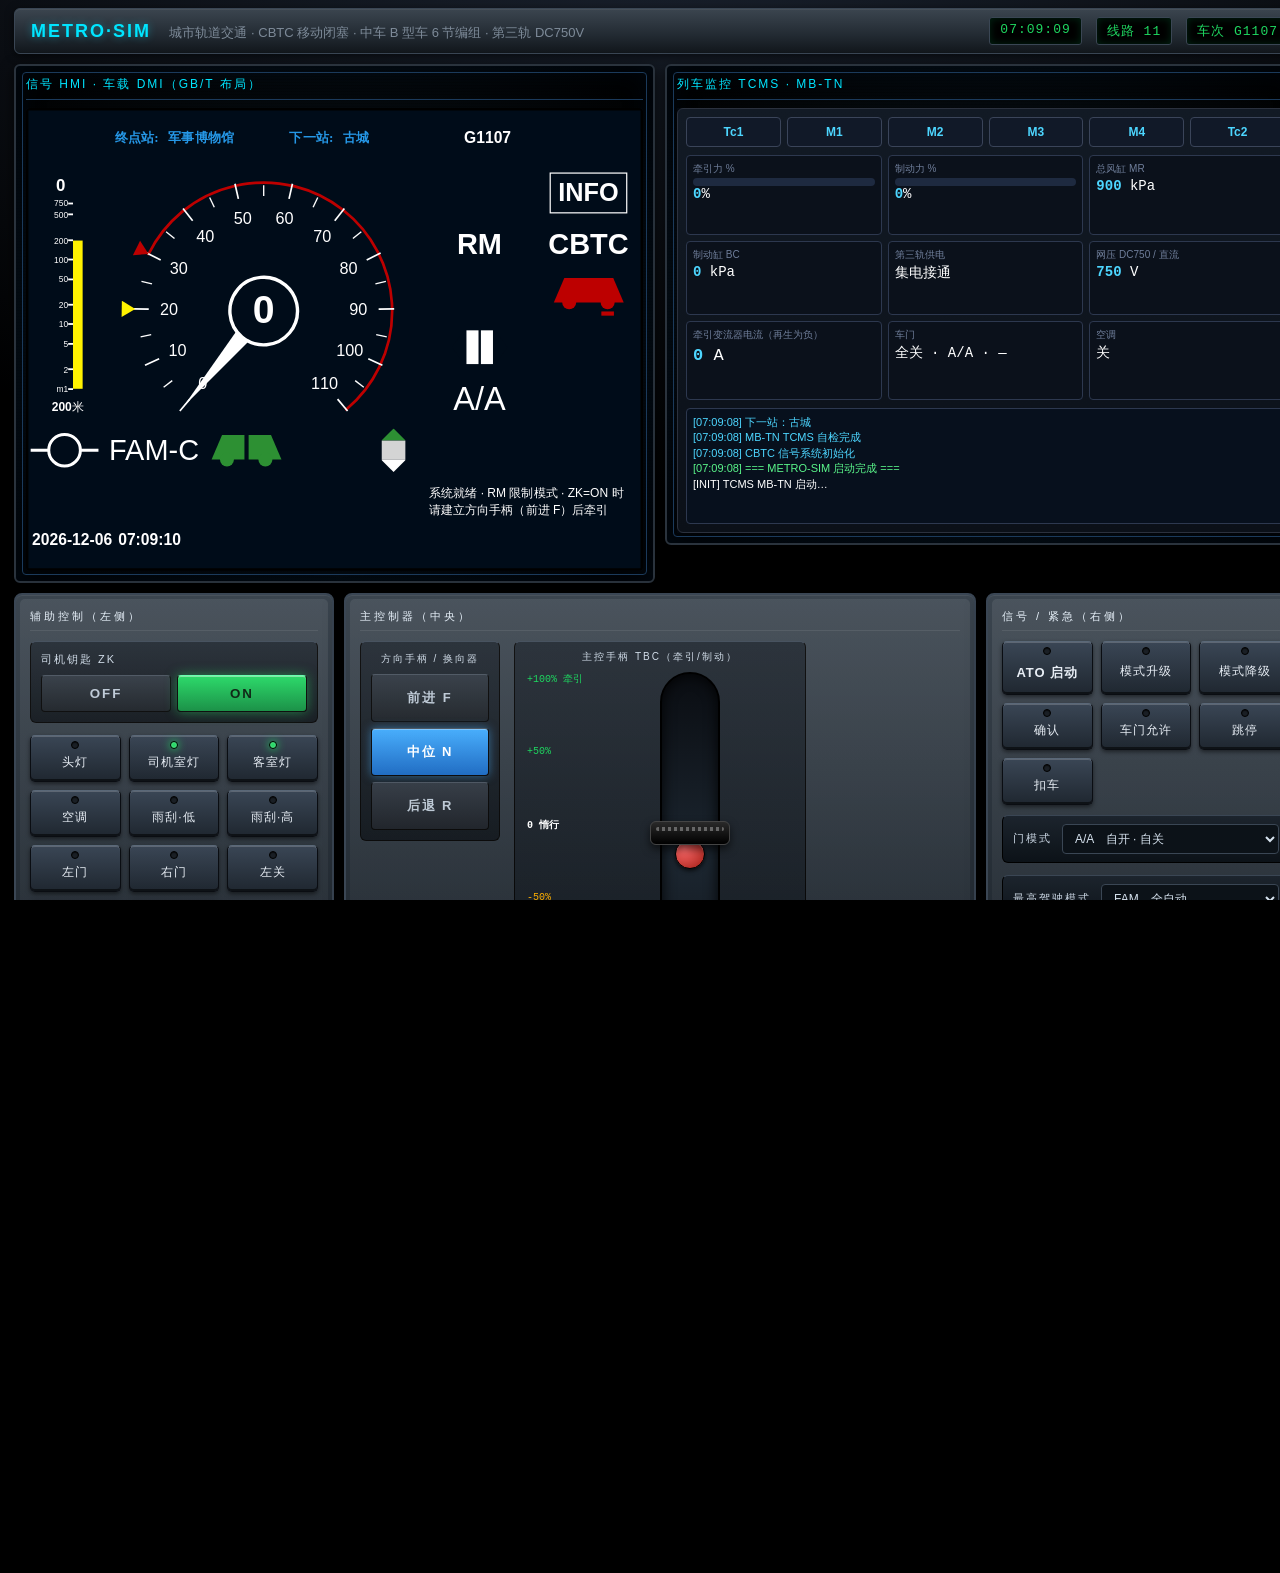
==== commit c649f11d: "feat(tcms): split TCMS into standalone embedded HTML" ====
--- a/index.html
+++ b/index.html
@@ -35,60 +35,9 @@
   <!-- 右：TCMS 列车监控（中车 MB-TN 系列风格） -->
   <div class="screen tcms" id="tcms">
     <div class="screen-title">列车监控 TCMS · MB-TN</div>
-    <div class="tcms-pane">
-      <div class="train-cars">
-      <!-- 6 节编组 Tc-M-M-M-M-Tc -->
-      <div class="car" data-car="1">Tc1</div>
-      <div class="car" data-car="2">M1</div>
-      <div class="car" data-car="3">M2</div>
-      <div class="car" data-car="4">M3</div>
-      <div class="car" data-car="5">M4</div>
-      <div class="car" data-car="6">Tc2</div>
-    </div>
-    <div class="tcms-grid">
-      <div class="tcms-cell">
-        <div class="lab">牵引力 %</div>
-        <div class="bar"><span id="trBar"></span></div>
-        <div class="num"><b id="trPct">0</b>%</div>
-      </div>
-      <div class="tcms-cell">
-        <div class="lab">制动力 %</div>
-        <div class="bar"><span id="bkBar" class="bk"></span></div>
-        <div class="num"><b id="bkPct">0</b>%</div>
-      </div>
-      <div class="tcms-cell">
-        <div class="lab">总风缸 MR</div>
-        <div class="num"><b id="mrPress">900</b> kPa</div>
-      </div>
-      <div class="tcms-cell">
-        <div class="lab">制动缸 BC</div>
-        <div class="num"><b id="bcPress">0</b> kPa</div>
-      </div>
-      <div class="tcms-cell">
-        <div class="lab">第三轨供电</div>
-        <div class="num" id="thirdRailState">集电接通</div>
-      </div>
-      <div class="tcms-cell">
-        <div class="lab">网压 DC750 / 直流</div>
-        <div class="num"><b id="lineV">750</b> V</div>
-      </div>
-      <div class="tcms-cell tcms-motor-i">
-        <div class="lab">牵引变流器电流（再生为负）</div>
-        <div class="num motor-i-wrap neutral" id="motorCurrentWrap"><b id="motorCurrentA">0</b><span class="motor-i-unit"> A</span></div>
-      </div>
-      <div class="tcms-cell">
-        <div class="lab">车门</div>
-        <div class="num" id="doorState">右关</div>
-      </div>
-      <div class="tcms-cell">
-        <div class="lab">空调</div>
-        <div class="num" id="acState">关</div>
-      </div>
-    </div>
-    <div class="tcms-log" id="tcmsLog">
-      <div>[INIT] TCMS MB-TN 启动…</div>
-    </div>
-    </div><!-- .tcms-pane -->
+    <div class="tcms-pane tcms-embed-slot">
+      <iframe class="mmi-vobc mmi-tcms" id="mmi-tcms" title="列车监控系统界面" src="tcms-dmi/index.html?embed=1"></iframe>
+    </div>
   </div>
 </section>
 
--- a/style.css
+++ b/style.css
@@ -163,6 +163,8 @@
   flex:1 1 auto;
   min-height:64px;
 }
+#tcms .tcms-embed-slot{overflow:hidden;}
+#tcms .mmi-tcms{width:100%;height:100%;border:0;display:block;background:#000;}
 
 .speedo-wrap{
   position:relative;width:100%;aspect-ratio:1;
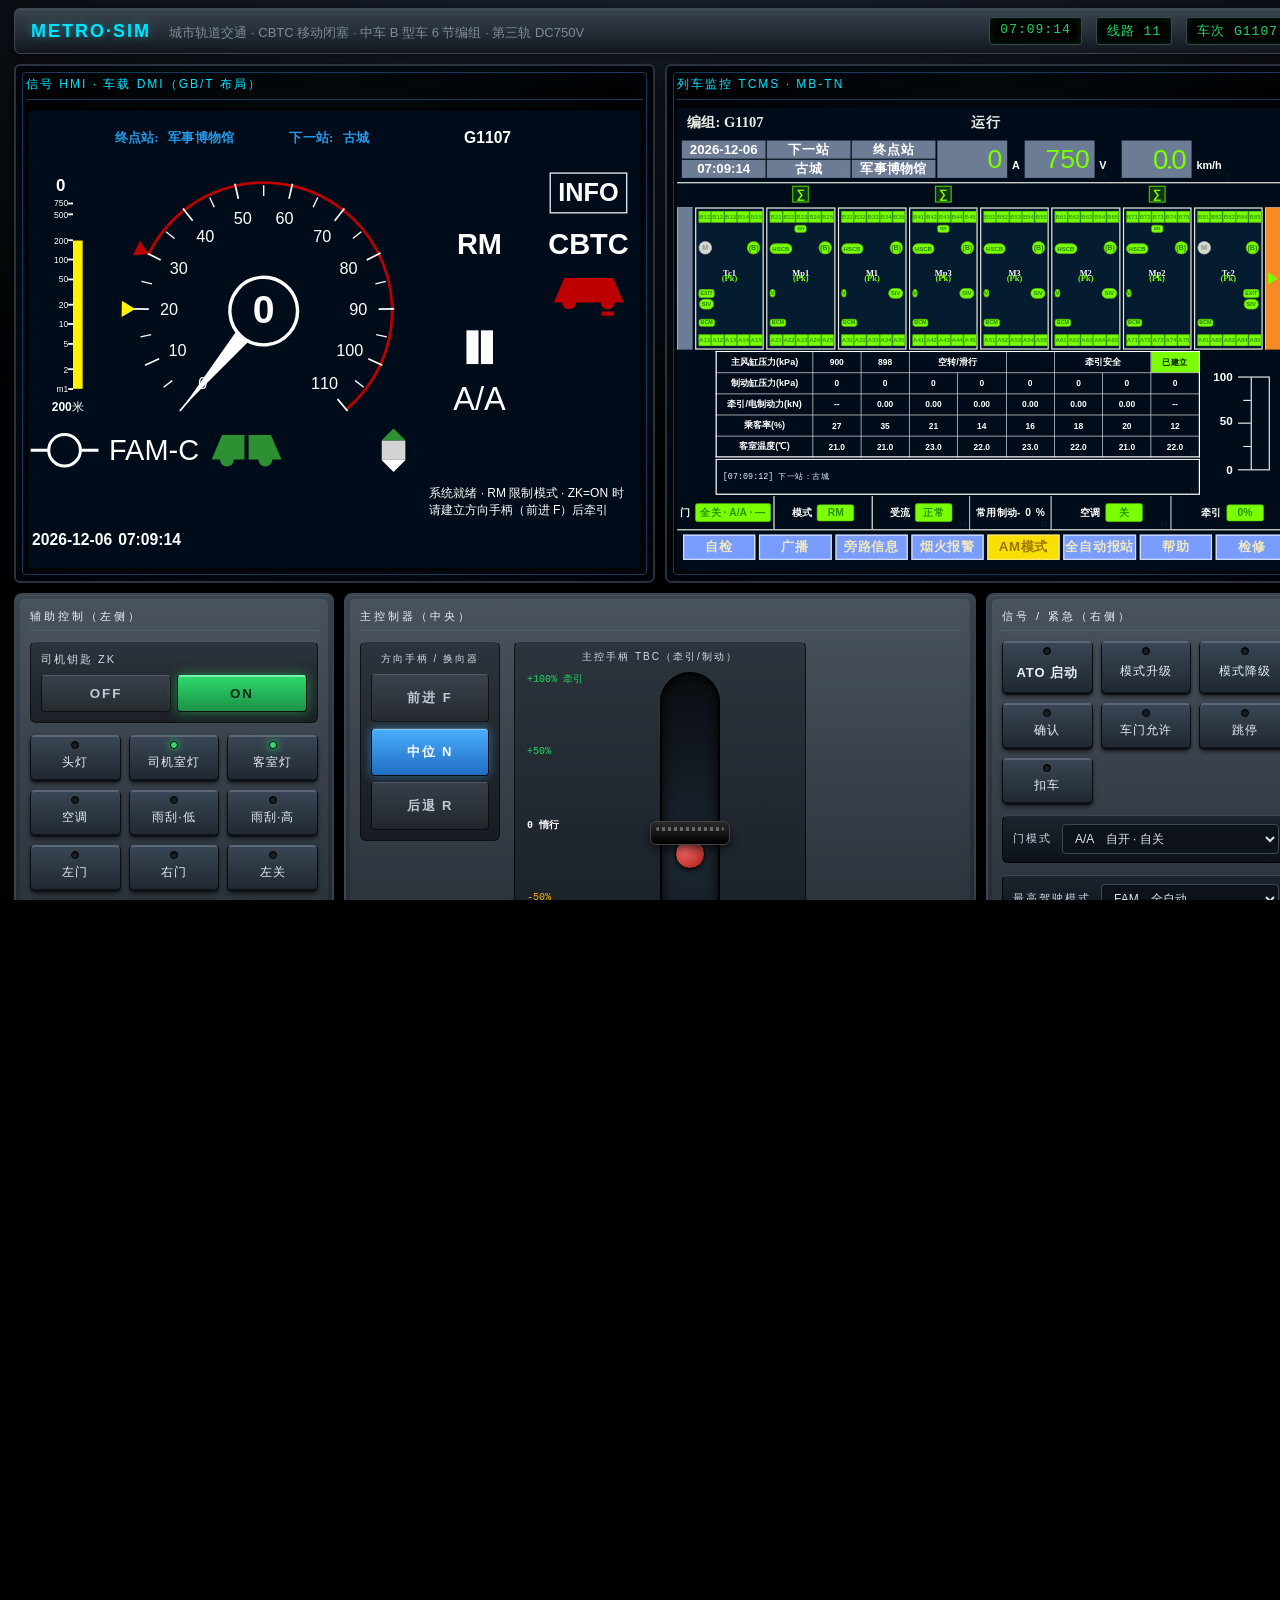
==== commit 93301aa6: "feat(tcms): add TCMS log display and update styles - Introduced a new log display section in index.h" ====
--- a/index.html
+++ b/index.html
@@ -192,6 +192,9 @@
       <div class="ti-cell"><span>ATP 等级</span><b id="atpLevel">CBTC L2</b></div>
       <div class="ti-cell"><span>移动授权</span><b id="moveAuth">--</b></div>
     </div>
+    <div class="signal-info-strip" id="tcmsLog">
+      <div>[INIT] TCMS MB-TN 启动</div>
+    </div>
   </div>
 </section>
 
--- a/style.css
+++ b/style.css
@@ -92,11 +92,10 @@
   box-shadow:inset 0 0 30px rgba(0,40,80,.25), 0 4px 14px rgba(0,0,0,.7);
   min-height:430px;
 }
-/* 右屏整体 4:3；左屏标题 + 下方槽位单独 4:3，保证 iframe 视口与 1024×768 同比例、DMI 可完整 contain */
+/* 左右 DMI 均由标题 + 下方 4:3 槽位组成，iframe 视口与 1024×768 同比例 */
 #tcms.screen{
   align-self:start;
   width:100%;
-  aspect-ratio:4/3;
   min-height:0;
   display:flex;
   flex-direction:column;
@@ -151,20 +150,24 @@
   display:block;
   background:#000;
 }
-#tcms .tcms-pane{
-  flex:1 1 0;
-  min-height:0;
-  overflow:auto;
-  display:flex;
-  flex-direction:column;
-  gap:8px;
-}
-#tcms .tcms-log{
-  flex:1 1 auto;
-  min-height:64px;
-}
-#tcms .tcms-embed-slot{overflow:hidden;}
-#tcms .mmi-tcms{width:100%;height:100%;border:0;display:block;background:#000;}
+#tcms .tcms-embed-slot{
+  position:relative;
+  width:100%;
+  aspect-ratio:4/3;
+  flex:0 0 auto;
+  border-radius:4px;
+  overflow:hidden;
+  background:rgb(0,12,25);
+}
+#tcms .mmi-tcms{
+  position:absolute;
+  inset:0;
+  width:100%;
+  height:100%;
+  border:0;
+  display:block;
+  background:rgb(0,12,25);
+}
 
 .speedo-wrap{
   position:relative;width:100%;aspect-ratio:1;
@@ -286,6 +289,31 @@
 .ti-cell span{display:block;font-size:10px;color:var(--dim)}
 .ti-cell b{display:block;font-size:14px;color:var(--cyan);
   font-family:"Menlo",monospace;margin-top:2px}
+.signal-info-strip{
+  margin-top:8px;
+  height:28px;
+  overflow:hidden;
+  display:flex;
+  flex-direction:column;
+  justify-content:flex-start;
+  background:rgb(0,12,25);
+  border:1px solid #1b3a5b;
+  border-radius:4px;
+  padding:5px 8px;
+  font-family:"Menlo","Consolas",monospace;
+  font-size:12px;
+  line-height:16px;
+  color:#8aa6c2;
+}
+.signal-info-strip div{
+  min-height:16px;
+  white-space:nowrap;
+  overflow:hidden;
+  text-overflow:ellipsis;
+}
+.signal-info-strip .err{color:var(--red)}
+.signal-info-strip .ok{color:var(--green)}
+.signal-info-strip .info{color:var(--cyan)}
 
 /* ===== TCMS ===== */
 .train-cars{
